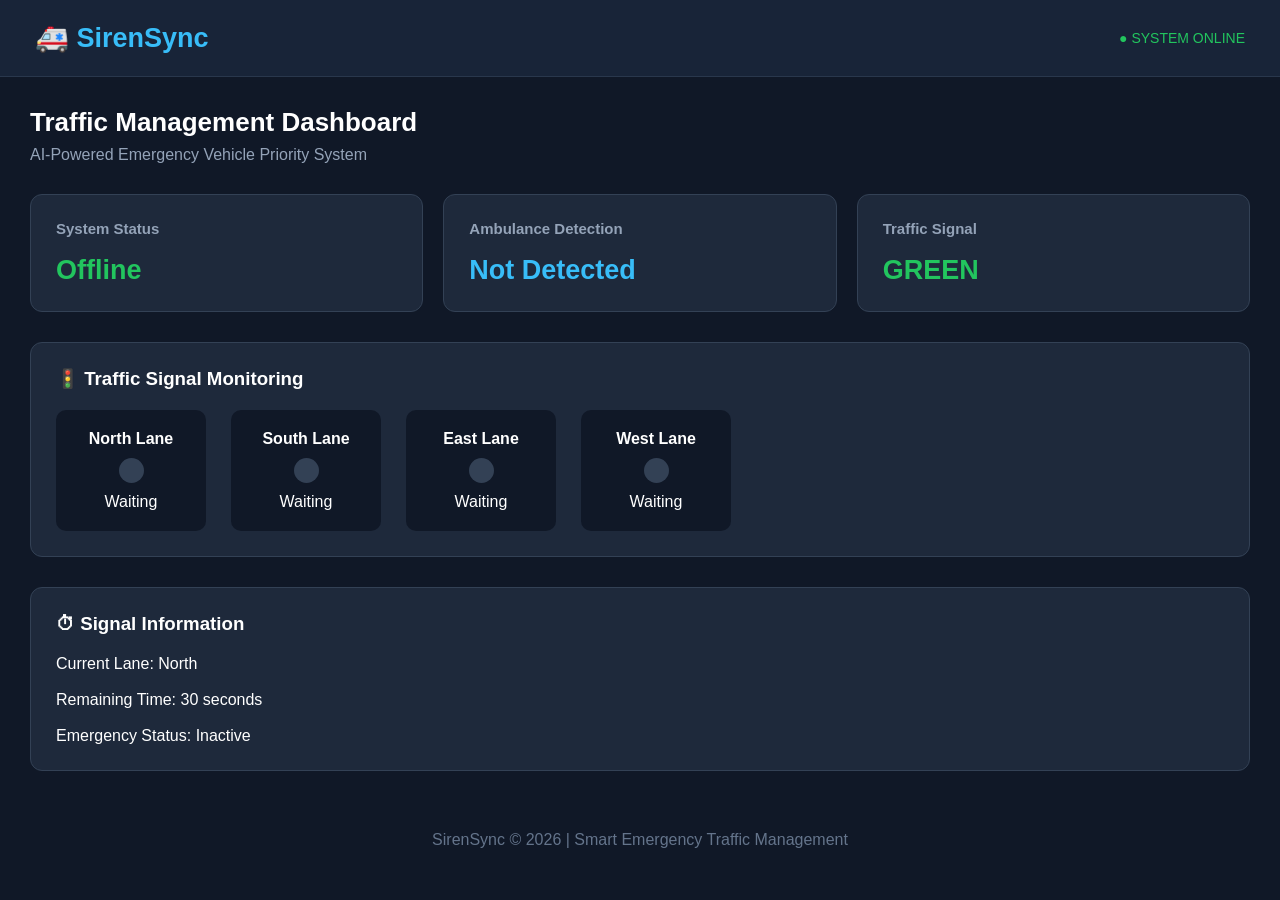
==== templates/index.html @ 9d01e5f4 "Add live four-lane traffic signal simulation" ====
<!DOCTYPE html>
<html lang="en">
<head>
    <meta charset="UTF-8">
    <meta name="viewport" content="width=device-width, initial-scale=1.0">
    <title>SirenSync | Smart Traffic Management</title>

    <style>
        * {
            margin: 0;
            padding: 0;
            box-sizing: border-box;
            font-family: Arial, sans-serif;
        }

        body {
            background: #101827;
            color: white;
        }

        header {
            background: #182438;
            padding: 22px 35px;
            display: flex;
            justify-content: space-between;
            align-items: center;
            border-bottom: 1px solid #29374c;
        }

        header h1 {
            color: #38bdf8;
            font-size: 27px;
        }

        header span {
            color: #22c55e;
            font-size: 14px;
        }

        .container {
            padding: 30px;
        }

        .welcome {
            margin-bottom: 30px;
        }

        .welcome h2 {
            font-size: 26px;
            margin-bottom: 8px;
        }

        .welcome p {
            color: #94a3b8;
        }

        .cards {
            display: grid;
            grid-template-columns: repeat(3, 1fr);
            gap: 20px;
        }

        .card {
            background: #1e293b;
            padding: 25px;
            border-radius: 12px;
            border: 1px solid #334155;
        }

        .card h3 {
            color: #94a3b8;
            font-size: 15px;
            margin-bottom: 18px;
        }

        .value {
            font-size: 27px;
            font-weight: bold;
        }

        .green {
            color: #22c55e;
        }

        .red {
            color: #ef4444;
        }

        .blue {
            color: #38bdf8;
        }

        .section {
            margin-top: 30px;
            background: #1e293b;
            padding: 25px;
            border-radius: 12px;
            border: 1px solid #334155;
        }

        .section h3 {
            margin-bottom: 20px;
        }

        .signals {
            display: flex;
            gap: 25px;
            flex-wrap: wrap;
        }

        .signal {
            background: #101827;
            padding: 20px;
            border-radius: 10px;
            width: 150px;
            text-align: center;
        }

        .light {
            width: 25px;
            height: 25px;
            border-radius: 50%;
            margin: 10px auto;
            background: #334155;
        }

        .active {
            background: #22c55e;
            box-shadow: 0 0 15px #22c55e;
        }

        footer {
            text-align: center;
            color: #64748b;
            padding: 30px;
        }

        @media(max-width: 750px) {
            .cards {
                grid-template-columns: 1fr;
            }
        }
    </style>
</head>

<body>

<header>
    <h1>🚑 SirenSync</h1>
    <span>● SYSTEM ONLINE</span>
</header>

<div class="container">

    <div class="welcome">
        <h2>Traffic Management Dashboard</h2>
        <p>AI-Powered Emergency Vehicle Priority System</p>
    </div>

    <div class="cards">

        <div class="card">
            <h3>System Status</h3>
            <div class="value green" id="system">Online</div>
        </div>

        <div class="card">
            <h3>Ambulance Detection</h3>
            <div class="value blue" id="ambulance">Not Detected</div>
        </div>

        <div class="card">
            <h3>Traffic Signal</h3>
            <div class="value green" id="traffic">GREEN</div>
        </div>

    </div>

    <div class="section">
        <h3>🚦 Traffic Signal Monitoring</h3>

        <div class="signals">

            <div class="signal">
                <h4>North Lane</h4>
                <div class="light" id="north"></div>
                <p id="northStatus">Waiting</p>
            </div>

            <div class="signal">
                <h4>South Lane</h4>
                <div class="light" id="south"></div>
                <p id="southStatus">Waiting</p>
            </div>

            <div class="signal">
                <h4>East Lane</h4>
                <div class="light" id="east"></div>
                <p id="eastStatus">Waiting</p>
            </div>

            <div class="signal">
                <h4>West Lane</h4>
                <div class="light" id="west"></div>
                <p id="westStatus">Waiting</p>
            </div>

        </div>
    </div>

    <div class="section">
        <h3>⏱ Signal Information</h3>
        <p>Current Lane: <span id="lane">North</span></p>
        <br>
        <p>Remaining Time: <span id="time">30</span> seconds</p>
        <br>
        <p>Emergency Status: <span id="emergency">Inactive</span></p>
    </div>

</div>

<footer>
    SirenSync © 2026 | Smart Emergency Traffic Management
</footer>

<script>
   async function updateDashboard() {
    try {
        const response = await fetch("/api/status");
        const data = await response.json();

        document.getElementById("system").textContent = data.system;

        document.getElementById("ambulance").textContent =
            data.ambulance_detected ? "Detected" : "Not Detected";

        document.getElementById("traffic").textContent =
            data.traffic_signal;

        document.getElementById("lane").textContent =
            data.current_lane;

        document.getElementById("time").textContent =
            data.remaining_time;

        document.getElementById("emergency").textContent =
            data.emergency_active ? "Active" : "Inactive";

        // Update all four traffic signals
        const lanes = ["north", "south", "east", "west"];

        lanes.forEach(lane => {
            const signal = data.lane_signals[
                lane.charAt(0).toUpperCase() + lane.slice(1)
            ];

            const light = document.getElementById(lane);
            const status = document.getElementById(lane + "Status");

            light.className = "light";

            if (signal === "GREEN") {
                light.classList.add("active");
                status.textContent = "GREEN";
            } else {
                status.textContent = "RED";
            }
        });

    } catch (error) {
        document.getElementById("system").textContent = "Offline";
        console.error("Dashboard error:", error);
    }
}

    updateDashboard();
    setInterval(updateDashboard, 2000);
</script>

</body>
</html>
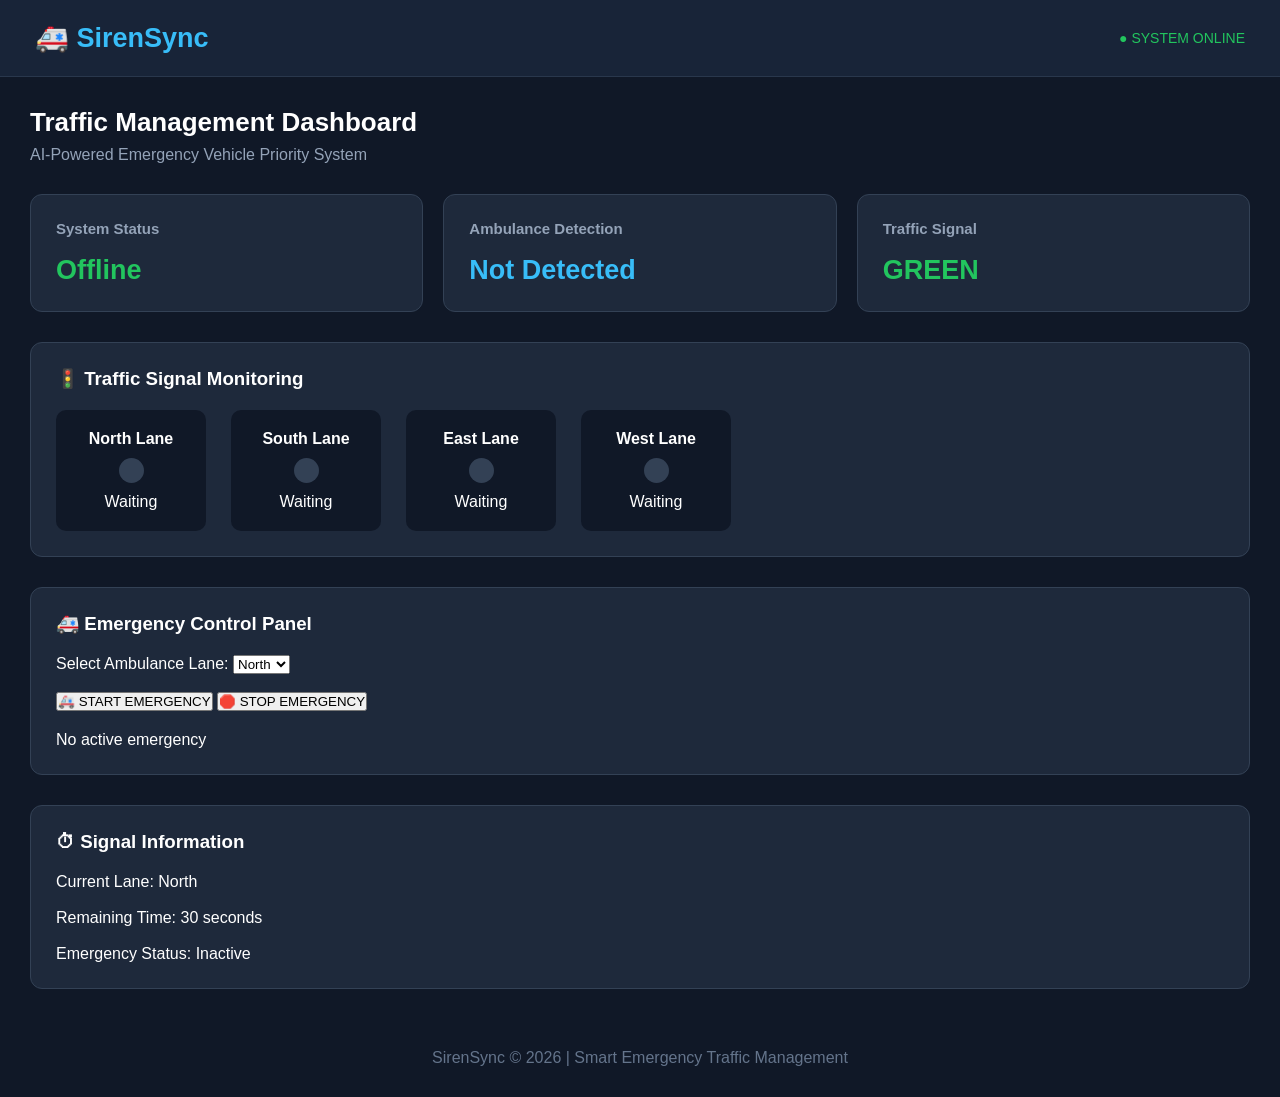
==== commit c8a77d07: "Add interactive emergency control panel" ====
--- a/templates/index.html
+++ b/templates/index.html
@@ -207,6 +207,33 @@
 
         </div>
     </div>
+
+    <div class="section">
+    <h3>🚑 Emergency Control Panel</h3>
+
+    <label for="ambulanceLane">Select Ambulance Lane:</label>
+
+    <select id="ambulanceLane">
+        <option value="North">North</option>
+        <option value="South">South</option>
+        <option value="East">East</option>
+        <option value="West">West</option>
+    </select>
+
+    <br><br>
+
+    <button onclick="startEmergency()">
+        🚑 START EMERGENCY
+    </button>
+
+    <button onclick="stopEmergency()">
+        🛑 STOP EMERGENCY
+    </button>
+
+    <p id="emergencyMessage" style="margin-top:20px;">
+        No active emergency
+    </p>
+</div>
 
     <div class="section">
         <h3>⏱ Signal Information</h3>
@@ -224,6 +251,52 @@
 </footer>
 
 <script>
+
+    async function startEmergency() {
+    const lane = document.getElementById("ambulanceLane").value;
+
+    try {
+        const response = await fetch("/api/emergency/start", {
+            method: "POST",
+            headers: {
+                "Content-Type": "application/json"
+            },
+            body: JSON.stringify({ lane: lane })
+        });
+
+        const data = await response.json();
+
+        document.getElementById("emergencyMessage").textContent =
+            data.message + (data.priority_lane
+                ? " - Priority Lane: " + data.priority_lane
+                : "");
+
+        await updateDashboard();
+
+    } catch (error) {
+        alert("Unable to activate emergency!");
+    }
+}
+
+
+async function stopEmergency() {
+    try {
+        const response = await fetch("/api/emergency/stop", {
+            method: "POST"
+        });
+
+        const data = await response.json();
+
+        document.getElementById("emergencyMessage").textContent =
+            data.message;
+
+        await updateDashboard();
+
+    } catch (error) {
+        alert("Unable to stop emergency!");
+    }
+}
+
    async function updateDashboard() {
     try {
         const response = await fetch("/api/status");
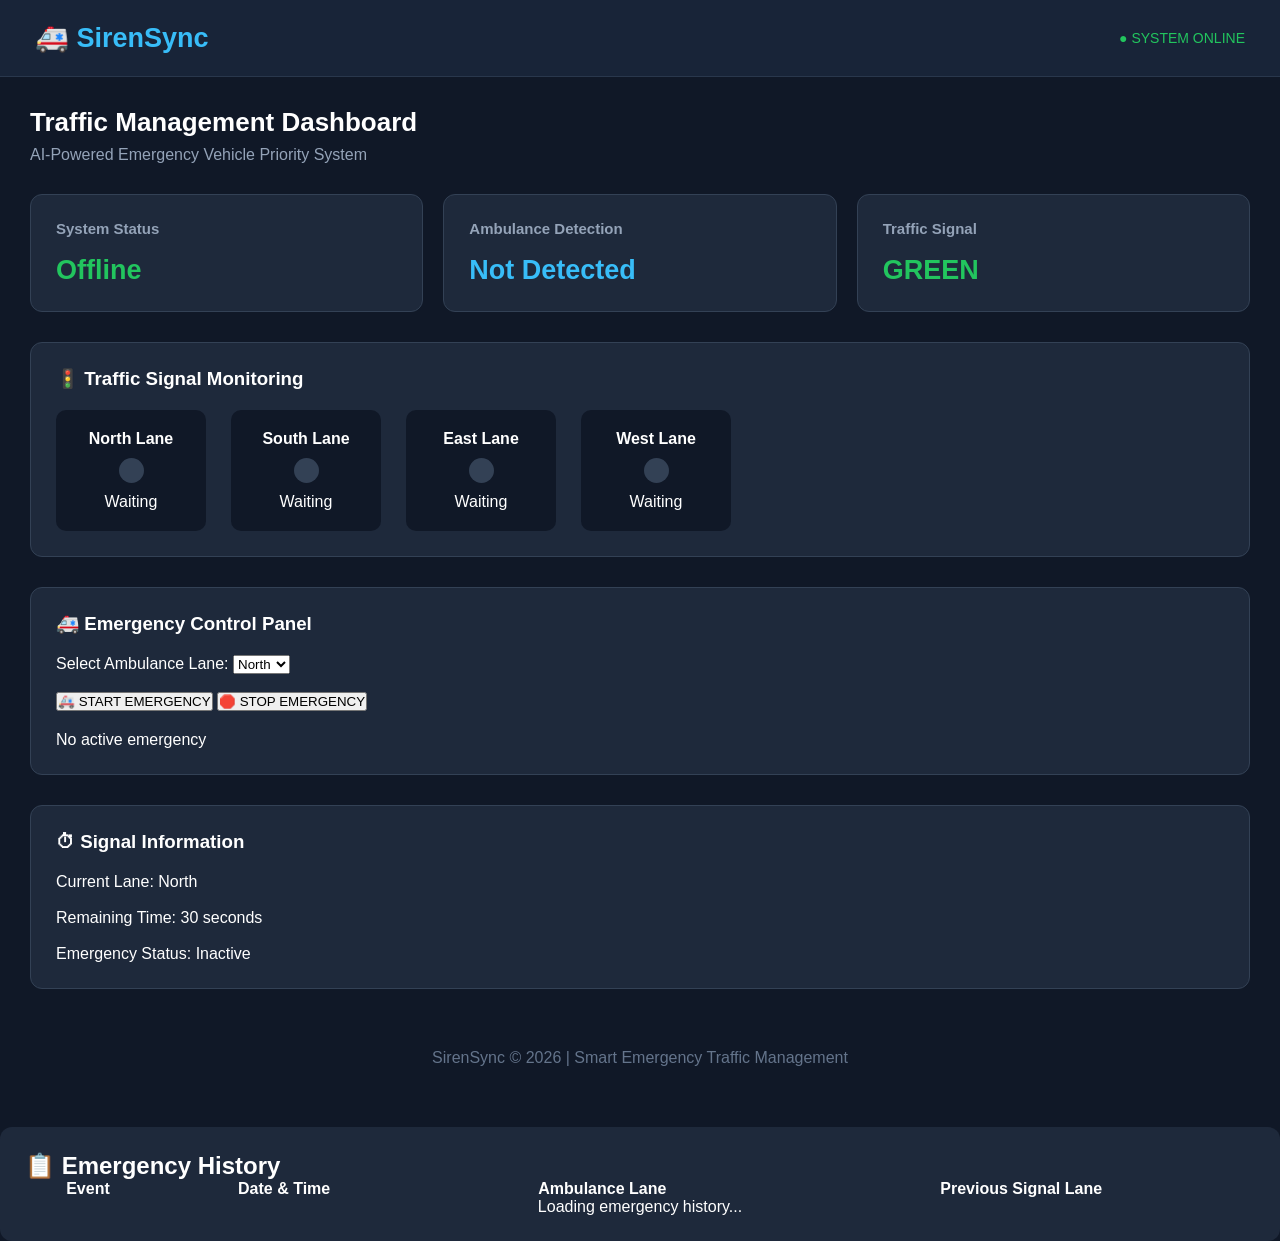
==== commit 32d03f91: "Add emergency history and CSV report download" ====
--- a/templates/index.html
+++ b/templates/index.html
@@ -155,6 +155,20 @@
     <div class="welcome">
         <h2>Traffic Management Dashboard</h2>
         <p>AI-Powered Emergency Vehicle Priority System</p>
+    </div>
+
+    <div id="emergencyAlert" style="
+        display: none;
+        padding: 18px;
+        margin-bottom: 25px;
+        border-radius: 10px;
+        font-size: 18px;
+        font-weight: bold;
+        background: #7f1d1d;
+        color: white;
+        border: 2px solid #ef4444;
+    ">
+        🚨 AMBULANCE DETECTED! EMERGENCY PRIORITY ACTIVE
     </div>
 
     <div class="cards">
@@ -249,6 +263,40 @@
 <footer>
     SirenSync © 2026 | Smart Emergency Traffic Management
 </footer>
+<div class="history-section" style="
+    margin-top: 30px;
+    padding: 25px;
+    background: #1e293b;
+    border-radius: 12px;
+">
+
+    <h2>📋 Emergency History</h2>
+
+    <table style="
+        width: 100%;
+        border-collapse: collapse;
+        text-align: center;
+        color: white;
+    ">
+
+        <thead>
+            <tr>
+                <th>Event</th>
+                <th>Date & Time</th>
+                <th>Ambulance Lane</th>
+                <th>Previous Signal Lane</th>
+            </tr>
+        </thead>
+
+        <tbody id="historyTable">
+            <tr>
+                <td colspan="4">Loading emergency history...</td>
+            </tr>
+        </tbody>
+
+    </table>
+
+</div>
 
 <script>
 
@@ -307,6 +355,15 @@
         document.getElementById("ambulance").textContent =
             data.ambulance_detected ? "Detected" : "Not Detected";
 
+        const emergencyAlert = document.getElementById("emergencyAlert");
+
+        if (data.emergency_active) {
+            emergencyAlert.style.display = "block";
+            emergencyAlert.textContent =
+                "🚨 AMBULANCE DETECTED! PRIORITY LANE: " + data.current_lane;
+        } else {
+            emergencyAlert.style.display = "none";
+        }
         document.getElementById("traffic").textContent =
             data.traffic_signal;
 
@@ -348,6 +405,55 @@
 
     updateDashboard();
     setInterval(updateDashboard, 2000);
+
+async function loadEmergencyHistory() {
+
+    try {
+        const response = await fetch("/api/emergency/history");
+        const data = await response.json();
+
+        const table = document.getElementById("historyTable");
+
+        table.innerHTML = "";
+
+        if (data.events.length === 0) {
+            table.innerHTML = `
+                <tr>
+                    <td colspan="4">No emergency records found.</td>
+                </tr>
+            `;
+            return;
+        }
+
+        data.events.forEach(event => {
+
+            const row = document.createElement("tr");
+
+            [
+                event.event,
+                event.date_time,
+                event.ambulance_lane,
+                event.previous_signal_lane
+            ].forEach(value => {
+
+                const cell = document.createElement("td");
+                cell.textContent = value;
+                cell.style.padding = "12px";
+                row.appendChild(cell);
+
+            });
+
+            table.appendChild(row);
+
+        });
+
+    } catch (error) {
+        console.error("History loading error:", error);
+    }
+}
+
+loadEmergencyHistory();
+
 </script>
 
 </body>
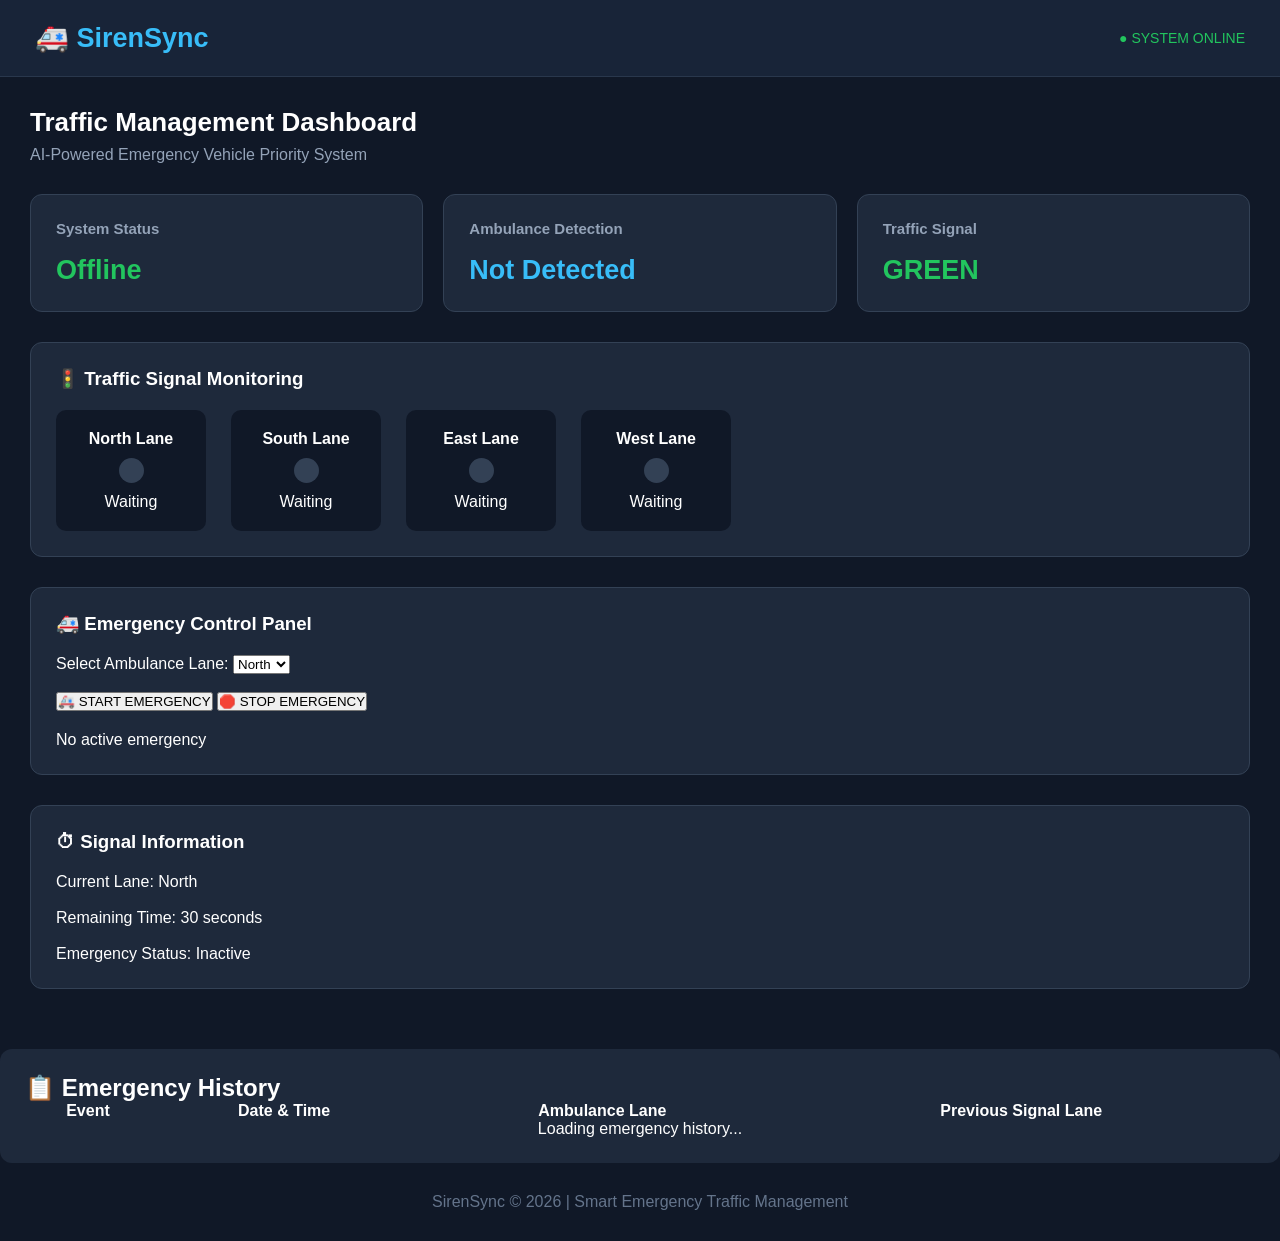
==== commit cf78c09a: "Improve emergency history dashboard layout" ====
--- a/templates/index.html
+++ b/templates/index.html
@@ -260,9 +260,6 @@
 
 </div>
 
-<footer>
-    SirenSync © 2026 | Smart Emergency Traffic Management
-</footer>
 <div class="history-section" style="
     margin-top: 30px;
     padding: 25px;
@@ -298,6 +295,11 @@
 
 </div>
 
+
+<footer>
+    SirenSync © 2026 | Smart Emergency Traffic Management
+</footer>
+
 <script>
 
     async function startEmergency() {
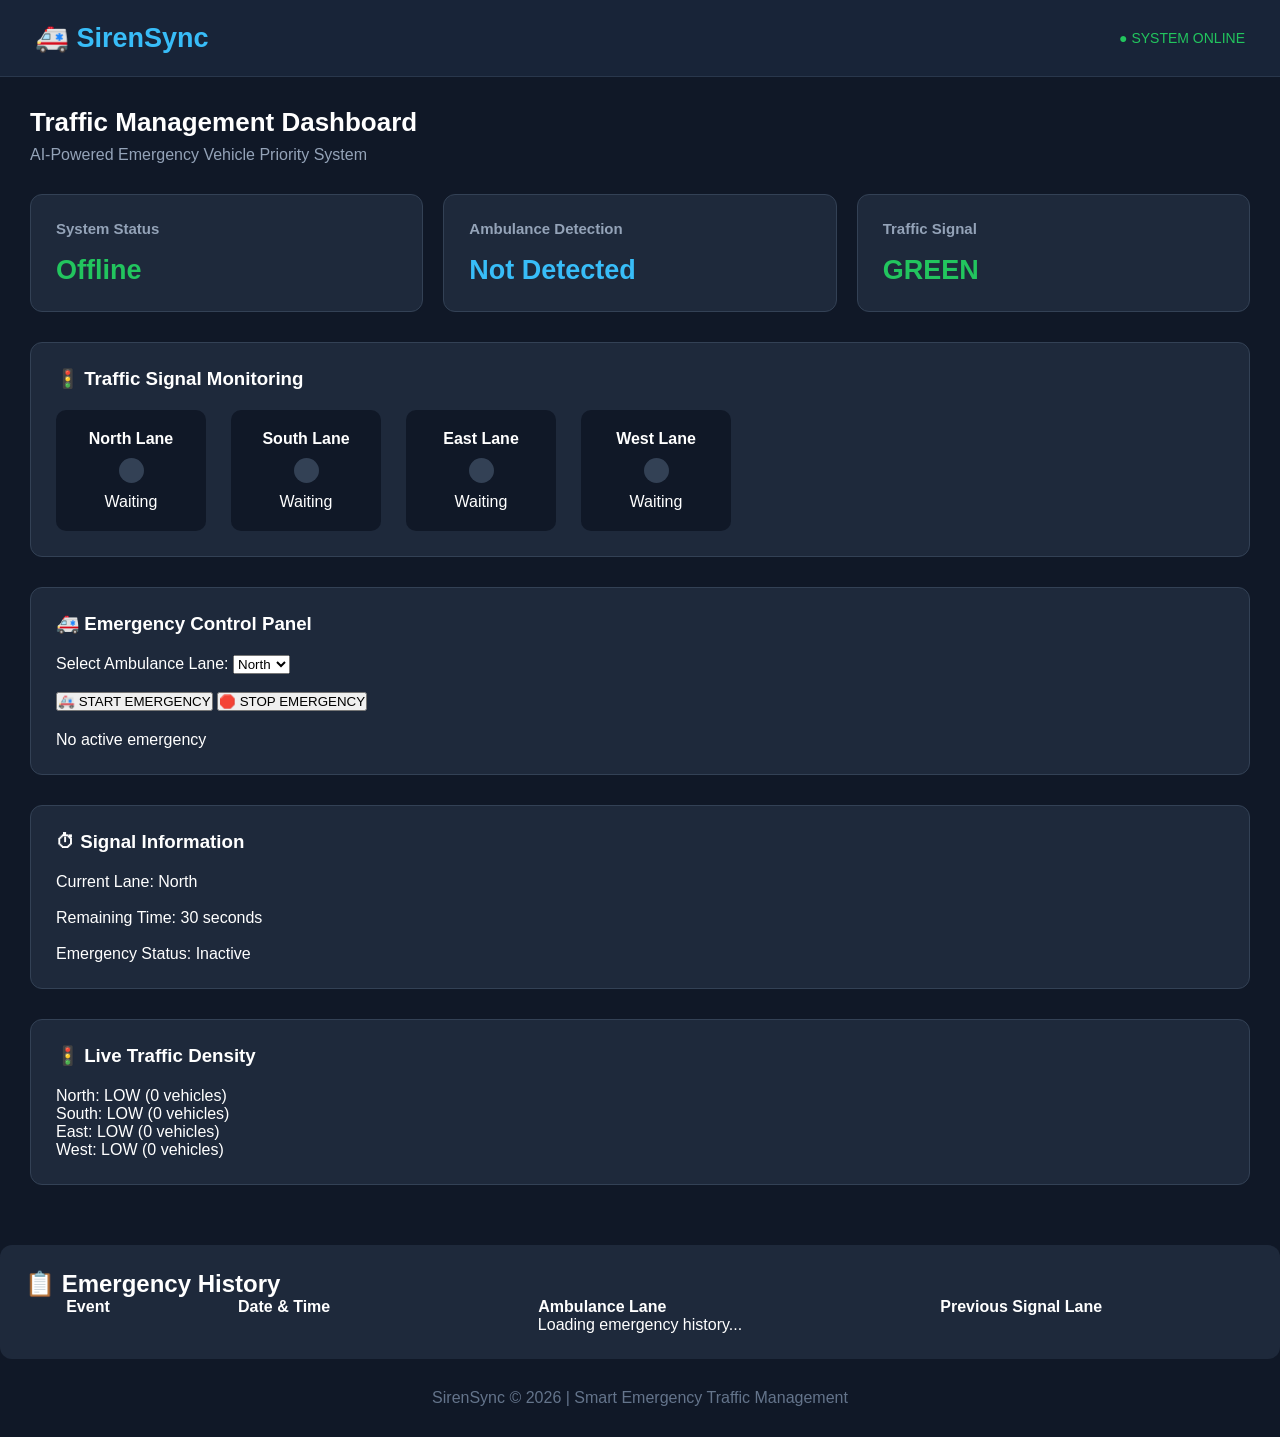
==== commit a7833e72: "Add live traffic density monitoring" ====
--- a/templates/index.html
+++ b/templates/index.html
@@ -258,6 +258,26 @@
         <p>Emergency Status: <span id="emergency">Inactive</span></p>
     </div>
 
+
+<div class="section">
+    <h3>🚦 Live Traffic Density</h3>
+
+    <div class="density-card">
+        <p>North: <span id="northDensity">LOW</span>
+            (<span id="northCount">0</span> vehicles)</p>
+
+        <p>South: <span id="southDensity">LOW</span>
+            (<span id="southCount">0</span> vehicles)</p>
+
+        <p>East: <span id="eastDensity">LOW</span>
+            (<span id="eastCount">0</span> vehicles)</p>
+
+        <p>West: <span id="westDensity">LOW</span>
+            (<span id="westCount">0</span> vehicles)</p>
+    </div>
+</div>
+
+
 </div>
 
 <div class="history-section" style="
@@ -378,6 +398,22 @@
         document.getElementById("emergency").textContent =
             data.emergency_active ? "Active" : "Inactive";
 
+        
+// Update live traffic density
+const signalLanes = ["north", "south", "east", "west"];
+
+signalLanes.forEach(lane => {
+
+    const capitalLane =
+        lane.charAt(0).toUpperCase() + lane.slice(1);
+
+    document.getElementById(lane + "Count").textContent =
+        data.traffic_counts[capitalLane];
+
+    document.getElementById(lane + "Density").textContent =
+        data.traffic_density[capitalLane];
+});
+
         // Update all four traffic signals
         const lanes = ["north", "south", "east", "west"];
 
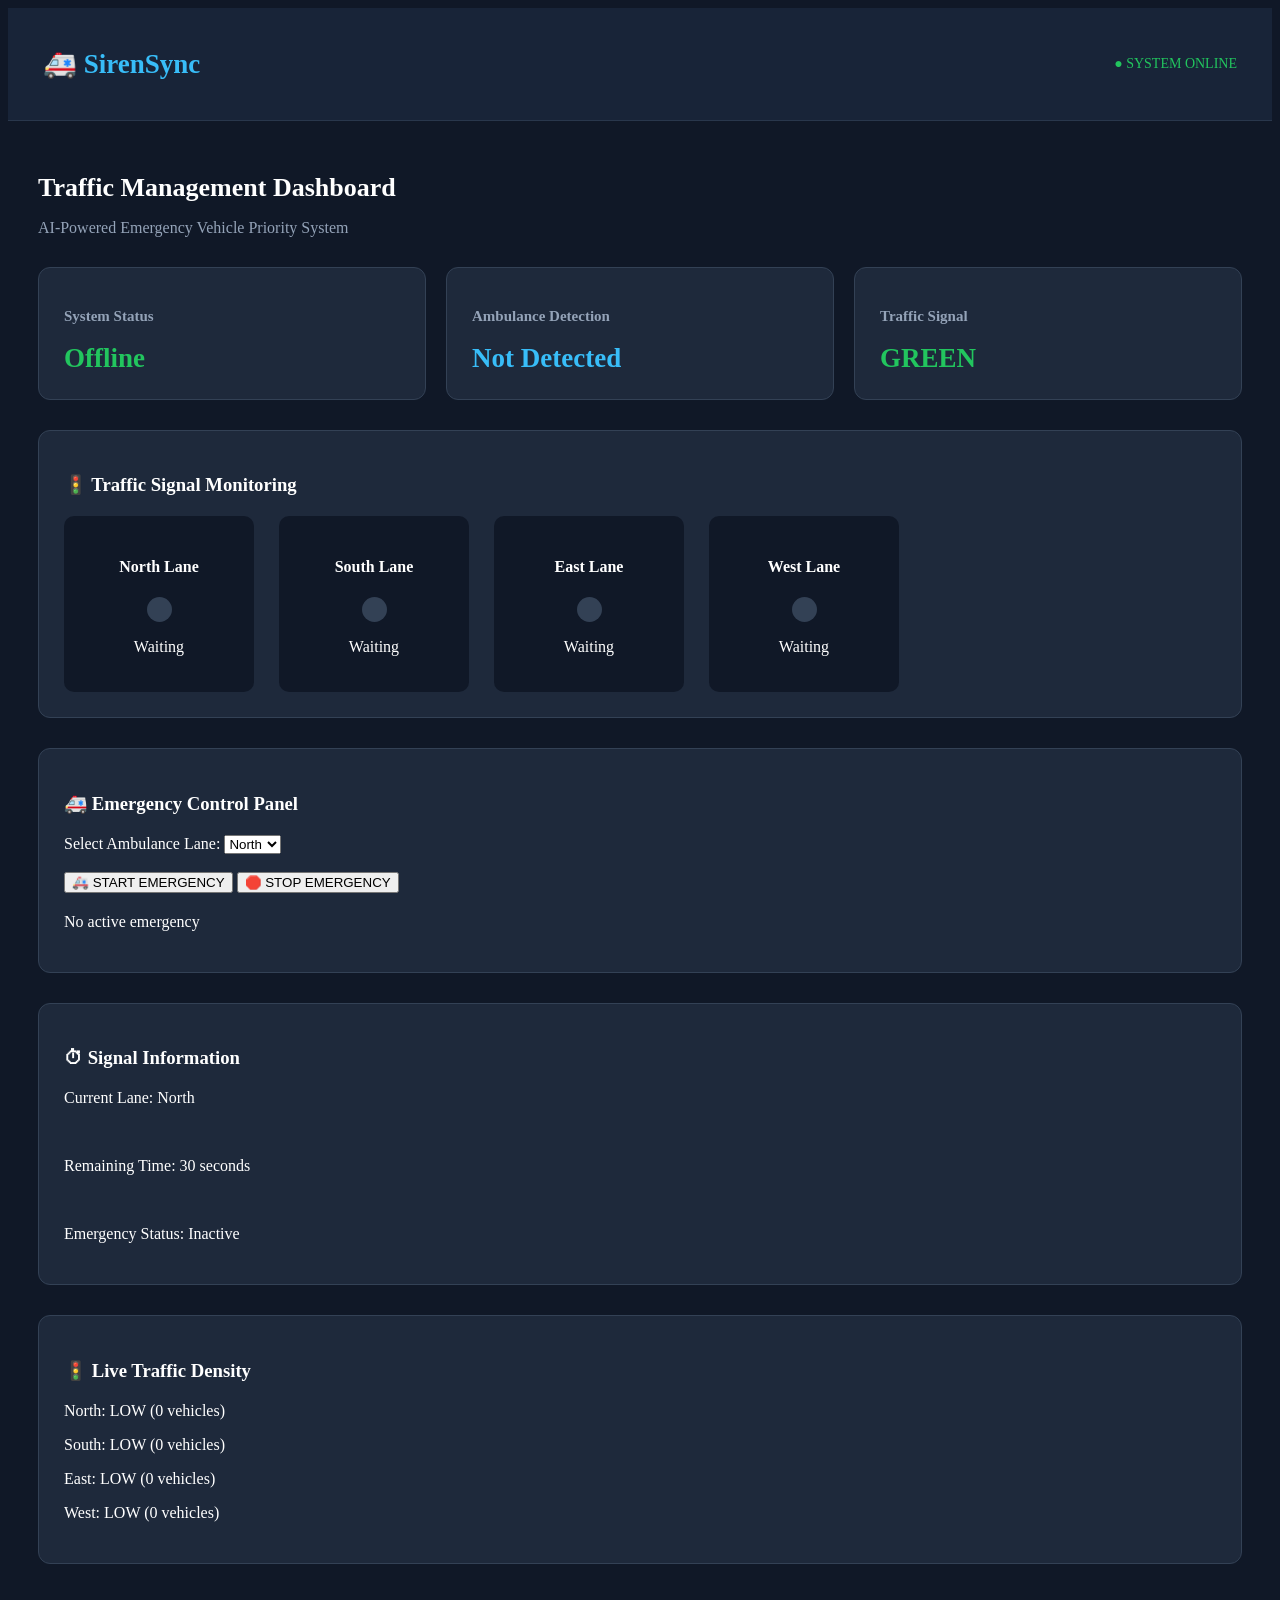
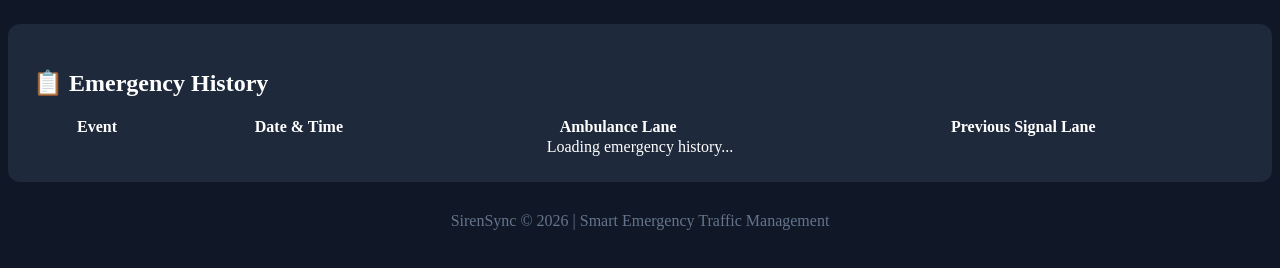
==== commit 4933a388: "Separate dashboard CSS and JavaScript into static files" ====
--- a/templates/index.html
+++ b/templates/index.html
@@ -4,143 +4,7 @@
     <meta charset="UTF-8">
     <meta name="viewport" content="width=device-width, initial-scale=1.0">
     <title>SirenSync | Smart Traffic Management</title>
-
-    <style>
-        * {
-            margin: 0;
-            padding: 0;
-            box-sizing: border-box;
-            font-family: Arial, sans-serif;
-        }
-
-        body {
-            background: #101827;
-            color: white;
-        }
-
-        header {
-            background: #182438;
-            padding: 22px 35px;
-            display: flex;
-            justify-content: space-between;
-            align-items: center;
-            border-bottom: 1px solid #29374c;
-        }
-
-        header h1 {
-            color: #38bdf8;
-            font-size: 27px;
-        }
-
-        header span {
-            color: #22c55e;
-            font-size: 14px;
-        }
-
-        .container {
-            padding: 30px;
-        }
-
-        .welcome {
-            margin-bottom: 30px;
-        }
-
-        .welcome h2 {
-            font-size: 26px;
-            margin-bottom: 8px;
-        }
-
-        .welcome p {
-            color: #94a3b8;
-        }
-
-        .cards {
-            display: grid;
-            grid-template-columns: repeat(3, 1fr);
-            gap: 20px;
-        }
-
-        .card {
-            background: #1e293b;
-            padding: 25px;
-            border-radius: 12px;
-            border: 1px solid #334155;
-        }
-
-        .card h3 {
-            color: #94a3b8;
-            font-size: 15px;
-            margin-bottom: 18px;
-        }
-
-        .value {
-            font-size: 27px;
-            font-weight: bold;
-        }
-
-        .green {
-            color: #22c55e;
-        }
-
-        .red {
-            color: #ef4444;
-        }
-
-        .blue {
-            color: #38bdf8;
-        }
-
-        .section {
-            margin-top: 30px;
-            background: #1e293b;
-            padding: 25px;
-            border-radius: 12px;
-            border: 1px solid #334155;
-        }
-
-        .section h3 {
-            margin-bottom: 20px;
-        }
-
-        .signals {
-            display: flex;
-            gap: 25px;
-            flex-wrap: wrap;
-        }
-
-        .signal {
-            background: #101827;
-            padding: 20px;
-            border-radius: 10px;
-            width: 150px;
-            text-align: center;
-        }
-
-        .light {
-            width: 25px;
-            height: 25px;
-            border-radius: 50%;
-            margin: 10px auto;
-            background: #334155;
-        }
-
-        .active {
-            background: #22c55e;
-            box-shadow: 0 0 15px #22c55e;
-        }
-
-        footer {
-            text-align: center;
-            color: #64748b;
-            padding: 30px;
-        }
-
-        @media(max-width: 750px) {
-            .cards {
-                grid-template-columns: 1fr;
-            }
-        }
-    </style>
+    <link rel="stylesheet" href="/static/css/style.css">
 </head>
 
 <body>
@@ -320,179 +184,7 @@
     SirenSync © 2026 | Smart Emergency Traffic Management
 </footer>
 
-<script>
-
-    async function startEmergency() {
-    const lane = document.getElementById("ambulanceLane").value;
-
-    try {
-        const response = await fetch("/api/emergency/start", {
-            method: "POST",
-            headers: {
-                "Content-Type": "application/json"
-            },
-            body: JSON.stringify({ lane: lane })
-        });
-
-        const data = await response.json();
-
-        document.getElementById("emergencyMessage").textContent =
-            data.message + (data.priority_lane
-                ? " - Priority Lane: " + data.priority_lane
-                : "");
-
-        await updateDashboard();
-
-    } catch (error) {
-        alert("Unable to activate emergency!");
-    }
-}
-
-
-async function stopEmergency() {
-    try {
-        const response = await fetch("/api/emergency/stop", {
-            method: "POST"
-        });
-
-        const data = await response.json();
-
-        document.getElementById("emergencyMessage").textContent =
-            data.message;
-
-        await updateDashboard();
-
-    } catch (error) {
-        alert("Unable to stop emergency!");
-    }
-}
-
-   async function updateDashboard() {
-    try {
-        const response = await fetch("/api/status");
-        const data = await response.json();
-
-        document.getElementById("system").textContent = data.system;
-
-        document.getElementById("ambulance").textContent =
-            data.ambulance_detected ? "Detected" : "Not Detected";
-
-        const emergencyAlert = document.getElementById("emergencyAlert");
-
-        if (data.emergency_active) {
-            emergencyAlert.style.display = "block";
-            emergencyAlert.textContent =
-                "🚨 AMBULANCE DETECTED! PRIORITY LANE: " + data.current_lane;
-        } else {
-            emergencyAlert.style.display = "none";
-        }
-        document.getElementById("traffic").textContent =
-            data.traffic_signal;
-
-        document.getElementById("lane").textContent =
-            data.current_lane;
-
-        document.getElementById("time").textContent =
-            data.remaining_time;
-
-        document.getElementById("emergency").textContent =
-            data.emergency_active ? "Active" : "Inactive";
-
-        
-// Update live traffic density
-const signalLanes = ["north", "south", "east", "west"];
-
-signalLanes.forEach(lane => {
-
-    const capitalLane =
-        lane.charAt(0).toUpperCase() + lane.slice(1);
-
-    document.getElementById(lane + "Count").textContent =
-        data.traffic_counts[capitalLane];
-
-    document.getElementById(lane + "Density").textContent =
-        data.traffic_density[capitalLane];
-});
-
-        // Update all four traffic signals
-        const lanes = ["north", "south", "east", "west"];
-
-        lanes.forEach(lane => {
-            const signal = data.lane_signals[
-                lane.charAt(0).toUpperCase() + lane.slice(1)
-            ];
-
-            const light = document.getElementById(lane);
-            const status = document.getElementById(lane + "Status");
-
-            light.className = "light";
-
-            if (signal === "GREEN") {
-                light.classList.add("active");
-                status.textContent = "GREEN";
-            } else {
-                status.textContent = "RED";
-            }
-        });
-
-    } catch (error) {
-        document.getElementById("system").textContent = "Offline";
-        console.error("Dashboard error:", error);
-    }
-}
-
-    updateDashboard();
-    setInterval(updateDashboard, 2000);
-
-async function loadEmergencyHistory() {
-
-    try {
-        const response = await fetch("/api/emergency/history");
-        const data = await response.json();
-
-        const table = document.getElementById("historyTable");
-
-        table.innerHTML = "";
-
-        if (data.events.length === 0) {
-            table.innerHTML = `
-                <tr>
-                    <td colspan="4">No emergency records found.</td>
-                </tr>
-            `;
-            return;
-        }
-
-        data.events.forEach(event => {
-
-            const row = document.createElement("tr");
-
-            [
-                event.event,
-                event.date_time,
-                event.ambulance_lane,
-                event.previous_signal_lane
-            ].forEach(value => {
-
-                const cell = document.createElement("td");
-                cell.textContent = value;
-                cell.style.padding = "12px";
-                row.appendChild(cell);
-
-            });
-
-            table.appendChild(row);
-
-        });
-
-    } catch (error) {
-        console.error("History loading error:", error);
-    }
-}
-
-loadEmergencyHistory();
-
-</script>
+<script src="/static/js/dashboard.js"></script>
 
 </body>
 </html>
--- a/static/css/style.css
+++ b/static/css/style.css
@@ -0,0 +1,136 @@
+ <style>
+        * {
+            margin: 0;
+            padding: 0;
+            box-sizing: border-box;
+            font-family: Arial, sans-serif;
+        }
+
+        body {
+            background: #101827;
+            color: white;
+        }
+
+        header {
+            background: #182438;
+            padding: 22px 35px;
+            display: flex;
+            justify-content: space-between;
+            align-items: center;
+            border-bottom: 1px solid #29374c;
+        }
+
+        header h1 {
+            color: #38bdf8;
+            font-size: 27px;
+        }
+
+        header span {
+            color: #22c55e;
+            font-size: 14px;
+        }
+
+        .container {
+            padding: 30px;
+        }
+
+        .welcome {
+            margin-bottom: 30px;
+        }
+
+        .welcome h2 {
+            font-size: 26px;
+            margin-bottom: 8px;
+        }
+
+        .welcome p {
+            color: #94a3b8;
+        }
+
+        .cards {
+            display: grid;
+            grid-template-columns: repeat(3, 1fr);
+            gap: 20px;
+        }
+
+        .card {
+            background: #1e293b;
+            padding: 25px;
+            border-radius: 12px;
+            border: 1px solid #334155;
+        }
+
+        .card h3 {
+            color: #94a3b8;
+            font-size: 15px;
+            margin-bottom: 18px;
+        }
+
+        .value {
+            font-size: 27px;
+            font-weight: bold;
+        }
+
+        .green {
+            color: #22c55e;
+        }
+
+        .red {
+            color: #ef4444;
+        }
+
+        .blue {
+            color: #38bdf8;
+        }
+
+        .section {
+            margin-top: 30px;
+            background: #1e293b;
+            padding: 25px;
+            border-radius: 12px;
+            border: 1px solid #334155;
+        }
+
+        .section h3 {
+            margin-bottom: 20px;
+        }
+
+        .signals {
+            display: flex;
+            gap: 25px;
+            flex-wrap: wrap;
+        }
+
+        .signal {
+            background: #101827;
+            padding: 20px;
+            border-radius: 10px;
+            width: 150px;
+            text-align: center;
+        }
+
+        .light {
+            width: 25px;
+            height: 25px;
+            border-radius: 50%;
+            margin: 10px auto;
+            background: #334155;
+        }
+
+        .active {
+            background: #22c55e;
+            box-shadow: 0 0 15px #22c55e;
+        }
+
+        footer {
+            text-align: center;
+            color: #64748b;
+            padding: 30px;
+        }
+
+        @media(max-width: 750px) {
+            .cards {
+                grid-template-columns: 1fr;
+            }
+        }
+    </style>
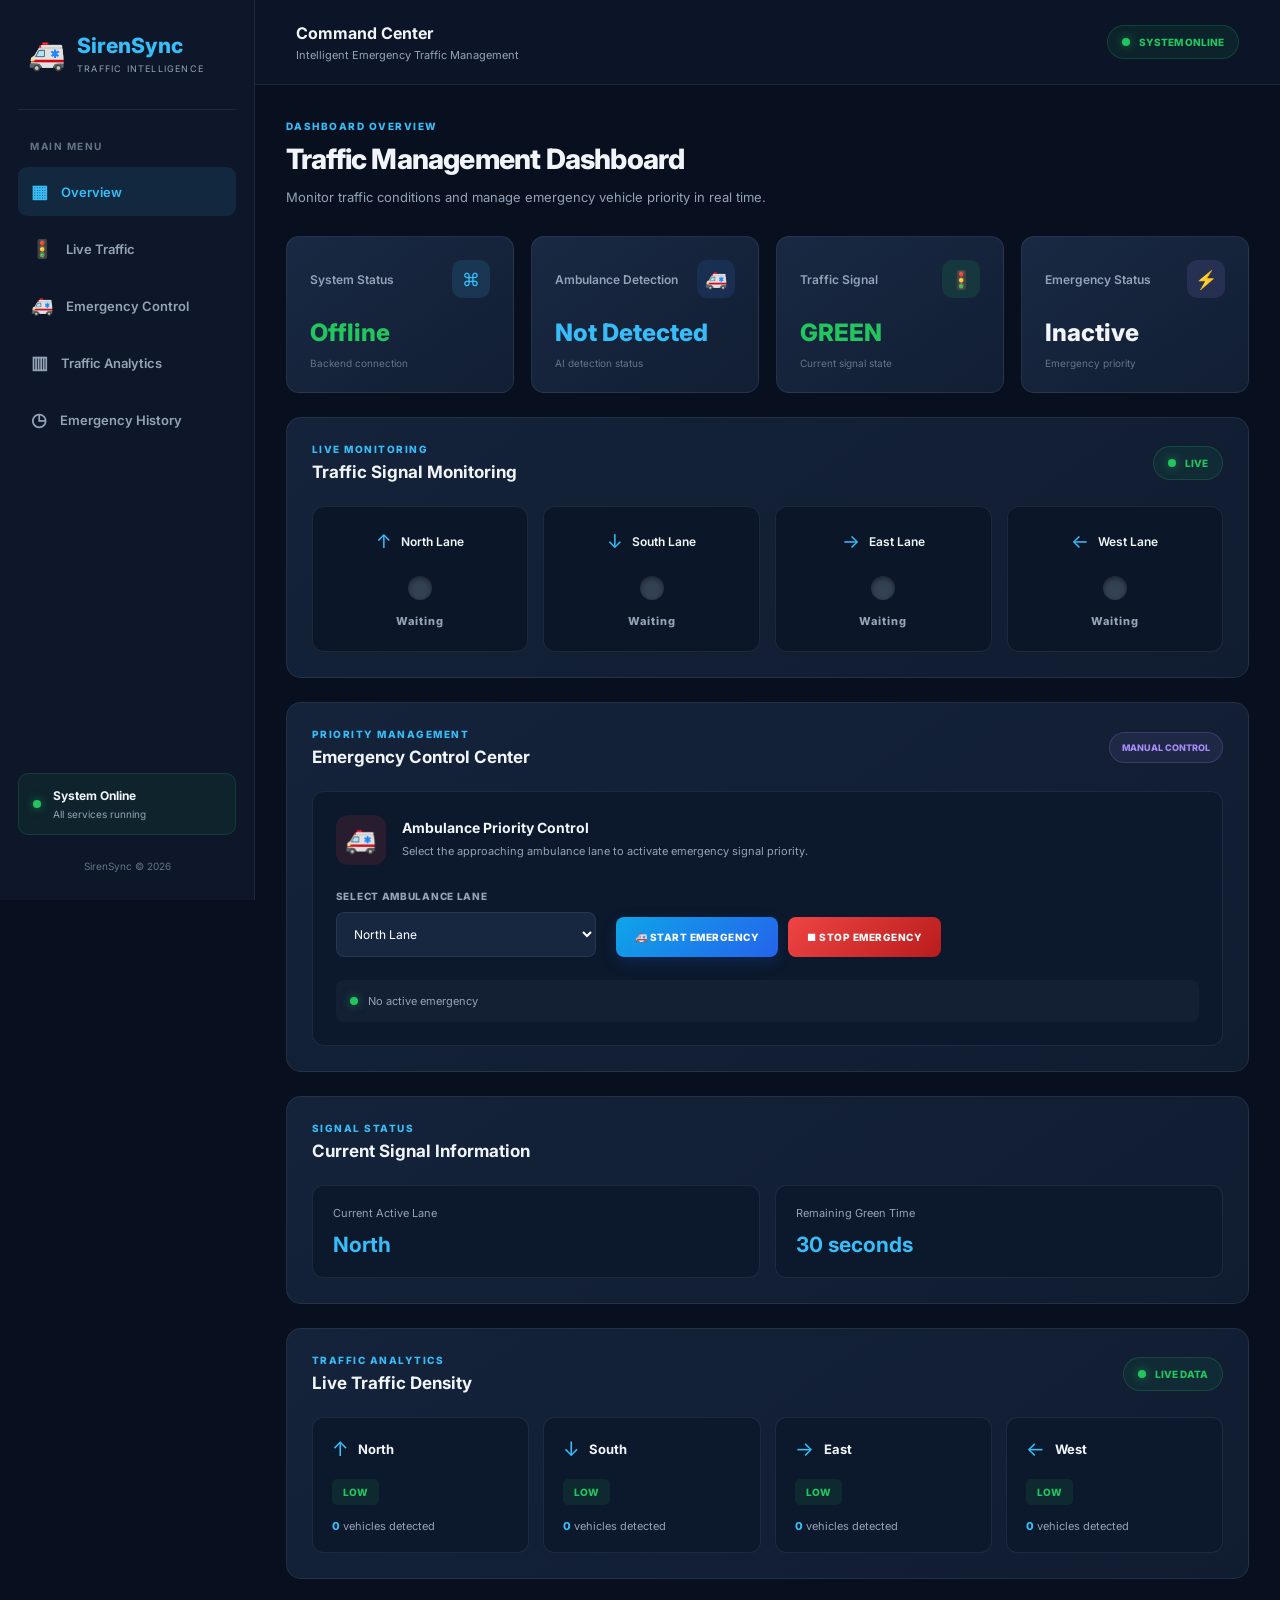
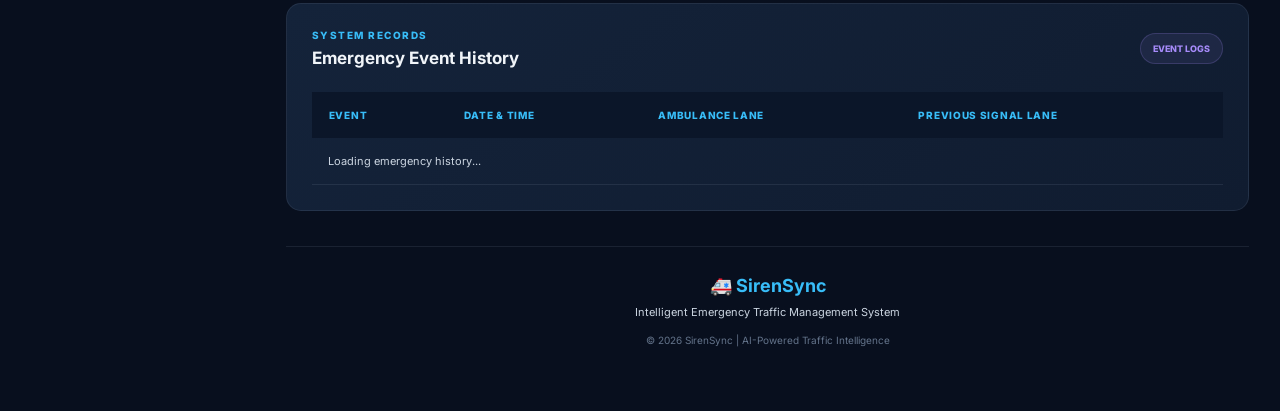
==== commit cdc947ef: "Improve SirenSync dashboard design and layout" ====
--- a/templates/index.html
+++ b/templates/index.html
@@ -1,190 +1,435 @@
 <!DOCTYPE html>
 <html lang="en">
+
 <head>
     <meta charset="UTF-8">
     <meta name="viewport" content="width=device-width, initial-scale=1.0">
-    <title>SirenSync | Smart Traffic Management</title>
-    <link rel="stylesheet" href="/static/css/style.css">
+
+    <title>SirenSync | Traffic Command Center</title>
+
+    <link rel="stylesheet" href="/static/css/style.css?v=3">
 </head>
 
 <body>
 
-<header>
-    <h1>🚑 SirenSync</h1>
-    <span>● SYSTEM ONLINE</span>
-</header>
-
-<div class="container">
-
-    <div class="welcome">
-        <h2>Traffic Management Dashboard</h2>
-        <p>AI-Powered Emergency Vehicle Priority System</p>
-    </div>
-
-    <div id="emergencyAlert" style="
-        display: none;
-        padding: 18px;
-        margin-bottom: 25px;
-        border-radius: 10px;
-        font-size: 18px;
-        font-weight: bold;
-        background: #7f1d1d;
-        color: white;
-        border: 2px solid #ef4444;
-    ">
-        🚨 AMBULANCE DETECTED! EMERGENCY PRIORITY ACTIVE
-    </div>
-
-    <div class="cards">
-
-        <div class="card">
-            <h3>System Status</h3>
-            <div class="value green" id="system">Online</div>
+<div class="dashboard-layout">
+
+    <!-- SIDEBAR -->
+    <aside class="sidebar">
+
+        <div class="brand">
+            <div class="brand-icon">🚑</div>
+            <div>
+                <h2>SirenSync</h2>
+                <span>TRAFFIC INTELLIGENCE</span>
+            </div>
         </div>
 
-        <div class="card">
-            <h3>Ambulance Detection</h3>
-            <div class="value blue" id="ambulance">Not Detected</div>
+        <div class="nav-heading">MAIN MENU</div>
+
+        <nav class="sidebar-nav">
+            <a href="#overview" class="nav-item active">
+                <span>▦</span> Overview
+            </a>
+
+            <a href="#traffic-monitoring" class="nav-item">
+                <span>🚦</span> Live Traffic
+            </a>
+
+            <a href="#emergency-control" class="nav-item">
+                <span>🚑</span> Emergency Control
+            </a>
+
+            <a href="#traffic-density" class="nav-item">
+                <span>▥</span> Traffic Analytics
+            </a>
+
+            <a href="#emergency-history" class="nav-item">
+                <span>◷</span> Emergency History
+            </a>
+        </nav>
+
+        <div class="sidebar-bottom">
+            <div class="sidebar-status">
+                <span class="status-dot"></span>
+                <div>
+                    <strong>System Online</strong>
+                    <small>All services running</small>
+                </div>
+            </div>
+
+            <p>SirenSync © 2026</p>
         </div>
 
-        <div class="card">
-            <h3>Traffic Signal</h3>
-            <div class="value green" id="traffic">GREEN</div>
+    </aside>
+
+
+    <!-- MAIN CONTENT -->
+    <main class="main-content">
+
+        <!-- TOP BAR -->
+        <header class="topbar">
+
+            <div>
+                <h3>Command Center</h3>
+                <p>Intelligent Emergency Traffic Management</p>
+            </div>
+
+            <div class="topbar-right">
+                <div class="connection-status">
+                    <span class="status-dot"></span>
+                    SYSTEM ONLINE
+                </div>
+            </div>
+
+        </header>
+
+
+        <div class="page-content">
+
+            <!-- OVERVIEW -->
+            <section id="overview">
+
+                <div class="welcome">
+                    <div>
+                        <span class="eyebrow">DASHBOARD OVERVIEW</span>
+                        <h1>Traffic Management Dashboard</h1>
+                        <p>Monitor traffic conditions and manage emergency vehicle priority in real time.</p>
+                    </div>
+                </div>
+
+
+                <!-- EMERGENCY ALERT -->
+                <div id="emergencyAlert" style="display:none;">
+                    🚨 AMBULANCE DETECTED! EMERGENCY PRIORITY ACTIVE
+                </div>
+
+
+                <!-- STATISTICS -->
+                <div class="cards">
+
+                    <div class="card">
+                        <div class="card-top">
+                            <span>System Status</span>
+                            <div class="card-icon cyan">⌘</div>
+                        </div>
+
+                        <div class="value green" id="system">Online</div>
+                        <small>Backend connection</small>
+                    </div>
+
+
+                    <div class="card">
+                        <div class="card-top">
+                            <span>Ambulance Detection</span>
+                            <div class="card-icon blue">🚑</div>
+                        </div>
+
+                        <div class="value blue" id="ambulance">Not Detected</div>
+                        <small>AI detection status</small>
+                    </div>
+
+
+                    <div class="card">
+                        <div class="card-top">
+                            <span>Traffic Signal</span>
+                            <div class="card-icon green-icon">🚦</div>
+                        </div>
+
+                        <div class="value green" id="traffic">GREEN</div>
+                        <small>Current signal state</small>
+                    </div>
+
+
+                    <div class="card">
+                        <div class="card-top">
+                            <span>Emergency Status</span>
+                            <div class="card-icon purple">⚡</div>
+                        </div>
+
+                        <div class="value" id="emergency">Inactive</div>
+                        <small>Emergency priority</small>
+                    </div>
+
+                </div>
+
+            </section>
+
+
+            <!-- TRAFFIC SIGNAL MONITORING -->
+            <section class="section" id="traffic-monitoring">
+
+                <div class="section-heading">
+                    <div>
+                        <span class="eyebrow">LIVE MONITORING</span>
+                        <h2>Traffic Signal Monitoring</h2>
+                    </div>
+
+                    <span class="live-badge">
+                        <span class="status-dot"></span>
+                        LIVE
+                    </span>
+                </div>
+
+
+                <div class="signals">
+
+                    <div class="signal">
+                        <div class="signal-heading">
+                            <span class="lane-icon">↑</span>
+                            <h4>North Lane</h4>
+                        </div>
+
+                        <div class="light" id="north"></div>
+                        <p id="northStatus">Waiting</p>
+                    </div>
+
+
+                    <div class="signal">
+                        <div class="signal-heading">
+                            <span class="lane-icon">↓</span>
+                            <h4>South Lane</h4>
+                        </div>
+
+                        <div class="light" id="south"></div>
+                        <p id="southStatus">Waiting</p>
+                    </div>
+
+
+                    <div class="signal">
+                        <div class="signal-heading">
+                            <span class="lane-icon">→</span>
+                            <h4>East Lane</h4>
+                        </div>
+
+                        <div class="light" id="east"></div>
+                        <p id="eastStatus">Waiting</p>
+                    </div>
+
+
+                    <div class="signal">
+                        <div class="signal-heading">
+                            <span class="lane-icon">←</span>
+                            <h4>West Lane</h4>
+                        </div>
+
+                        <div class="light" id="west"></div>
+                        <p id="westStatus">Waiting</p>
+                    </div>
+
+                </div>
+
+            </section>
+
+
+            <!-- EMERGENCY CONTROL -->
+            <section class="section" id="emergency-control">
+
+                <div class="section-heading">
+                    <div>
+                        <span class="eyebrow">PRIORITY MANAGEMENT</span>
+                        <h2>Emergency Control Center</h2>
+                    </div>
+
+                    <span class="control-badge">MANUAL CONTROL</span>
+                </div>
+
+
+                <div class="emergency-content">
+
+                    <div class="emergency-description">
+                        <div class="emergency-icon">🚑</div>
+
+                        <div>
+                            <h3>Ambulance Priority Control</h3>
+                            <p>Select the approaching ambulance lane to activate emergency signal priority.</p>
+                        </div>
+                    </div>
+
+
+                    <div class="control-form">
+
+                        <div class="input-group">
+                            <label for="ambulanceLane">SELECT AMBULANCE LANE</label>
+
+                            <select id="ambulanceLane">
+                                <option value="North">North Lane</option>
+                                <option value="South">South Lane</option>
+                                <option value="East">East Lane</option>
+                                <option value="West">West Lane</option>
+                            </select>
+                        </div>
+
+
+                        <div class="control-buttons">
+
+                            <button class="start-button" onclick="startEmergency()">
+                                🚑 START EMERGENCY
+                            </button>
+
+                            <button class="stop-button" onclick="stopEmergency()">
+                                ■ STOP EMERGENCY
+                            </button>
+
+                        </div>
+
+                    </div>
+
+
+                    <div class="emergency-message">
+                        <span class="status-dot"></span>
+                        <p id="emergencyMessage">No active emergency</p>
+                    </div>
+
+                </div>
+
+            </section>
+
+
+            <!-- SIGNAL INFORMATION -->
+            <section class="section" id="signal-information">
+
+                <div class="section-heading">
+                    <div>
+                        <span class="eyebrow">SIGNAL STATUS</span>
+                        <h2>Current Signal Information</h2>
+                    </div>
+                </div>
+
+
+                <div class="signal-info-grid">
+
+                    <div class="info-box">
+                        <span>Current Active Lane</span>
+                        <strong id="lane">North</strong>
+                    </div>
+
+                    <div class="info-box">
+                        <span>Remaining Green Time</span>
+                        <strong><span id="time">30</span> seconds</strong>
+                    </div>
+
+                </div>
+
+            </section>
+
+
+            <!-- TRAFFIC DENSITY -->
+            <section class="section" id="traffic-density">
+
+                <div class="section-heading">
+                    <div>
+                        <span class="eyebrow">TRAFFIC ANALYTICS</span>
+                        <h2>Live Traffic Density</h2>
+                    </div>
+
+                    <span class="live-badge">
+                        <span class="status-dot"></span>
+                        LIVE DATA
+                    </span>
+                </div>
+
+
+                <div class="density-card">
+
+                    <div class="density-item">
+                        <div>
+                            <span class="density-direction">↑</span>
+                            <strong>North</strong>
+                        </div>
+                        <span id="northDensity" class="density-level">LOW</span>
+                        <p><span id="northCount">0</span> vehicles detected</p>
+                    </div>
+
+
+                    <div class="density-item">
+                        <div>
+                            <span class="density-direction">↓</span>
+                            <strong>South</strong>
+                        </div>
+                        <span id="southDensity" class="density-level">LOW</span>
+                        <p><span id="southCount">0</span> vehicles detected</p>
+                    </div>
+
+
+                    <div class="density-item">
+                        <div>
+                            <span class="density-direction">→</span>
+                            <strong>East</strong>
+                        </div>
+                        <span id="eastDensity" class="density-level">LOW</span>
+                        <p><span id="eastCount">0</span> vehicles detected</p>
+                    </div>
+
+
+                    <div class="density-item">
+                        <div>
+                            <span class="density-direction">←</span>
+                            <strong>West</strong>
+                        </div>
+                        <span id="westDensity" class="density-level">LOW</span>
+                        <p><span id="westCount">0</span> vehicles detected</p>
+                    </div>
+
+                </div>
+
+            </section>
+
+
+            <!-- EMERGENCY HISTORY -->
+            <section class="history-section" id="emergency-history">
+
+                <div class="section-heading">
+                    <div>
+                        <span class="eyebrow">SYSTEM RECORDS</span>
+                        <h2>Emergency Event History</h2>
+                    </div>
+
+                    <span class="control-badge">EVENT LOGS</span>
+                </div>
+
+
+                <div class="table-wrapper">
+
+                    <table>
+
+                        <thead>
+                            <tr>
+                                <th>Event</th>
+                                <th>Date & Time</th>
+                                <th>Ambulance Lane</th>
+                                <th>Previous Signal Lane</th>
+                            </tr>
+                        </thead>
+
+                        <tbody id="historyTable">
+                            <tr>
+                                <td colspan="4">Loading emergency history...</td>
+                            </tr>
+                        </tbody>
+
+                    </table>
+
+                </div>
+
+            </section>
+
+
+            <!-- FOOTER -->
+            <footer>
+                <h3>🚑 SirenSync</h3>
+                <p>Intelligent Emergency Traffic Management System</p>
+                <span>© 2026 SirenSync | AI-Powered Traffic Intelligence</span>
+            </footer>
+
         </div>
 
-    </div>
-
-    <div class="section">
-        <h3>🚦 Traffic Signal Monitoring</h3>
-
-        <div class="signals">
-
-            <div class="signal">
-                <h4>North Lane</h4>
-                <div class="light" id="north"></div>
-                <p id="northStatus">Waiting</p>
-            </div>
-
-            <div class="signal">
-                <h4>South Lane</h4>
-                <div class="light" id="south"></div>
-                <p id="southStatus">Waiting</p>
-            </div>
-
-            <div class="signal">
-                <h4>East Lane</h4>
-                <div class="light" id="east"></div>
-                <p id="eastStatus">Waiting</p>
-            </div>
-
-            <div class="signal">
-                <h4>West Lane</h4>
-                <div class="light" id="west"></div>
-                <p id="westStatus">Waiting</p>
-            </div>
-
-        </div>
-    </div>
-
-    <div class="section">
-    <h3>🚑 Emergency Control Panel</h3>
-
-    <label for="ambulanceLane">Select Ambulance Lane:</label>
-
-    <select id="ambulanceLane">
-        <option value="North">North</option>
-        <option value="South">South</option>
-        <option value="East">East</option>
-        <option value="West">West</option>
-    </select>
-
-    <br><br>
-
-    <button onclick="startEmergency()">
-        🚑 START EMERGENCY
-    </button>
-
-    <button onclick="stopEmergency()">
-        🛑 STOP EMERGENCY
-    </button>
-
-    <p id="emergencyMessage" style="margin-top:20px;">
-        No active emergency
-    </p>
+    </main>
+
 </div>
 
-    <div class="section">
-        <h3>⏱ Signal Information</h3>
-        <p>Current Lane: <span id="lane">North</span></p>
-        <br>
-        <p>Remaining Time: <span id="time">30</span> seconds</p>
-        <br>
-        <p>Emergency Status: <span id="emergency">Inactive</span></p>
-    </div>
-
-
-<div class="section">
-    <h3>🚦 Live Traffic Density</h3>
-
-    <div class="density-card">
-        <p>North: <span id="northDensity">LOW</span>
-            (<span id="northCount">0</span> vehicles)</p>
-
-        <p>South: <span id="southDensity">LOW</span>
-            (<span id="southCount">0</span> vehicles)</p>
-
-        <p>East: <span id="eastDensity">LOW</span>
-            (<span id="eastCount">0</span> vehicles)</p>
-
-        <p>West: <span id="westDensity">LOW</span>
-            (<span id="westCount">0</span> vehicles)</p>
-    </div>
-</div>
-
-
-</div>
-
-<div class="history-section" style="
-    margin-top: 30px;
-    padding: 25px;
-    background: #1e293b;
-    border-radius: 12px;
-">
-
-    <h2>📋 Emergency History</h2>
-
-    <table style="
-        width: 100%;
-        border-collapse: collapse;
-        text-align: center;
-        color: white;
-    ">
-
-        <thead>
-            <tr>
-                <th>Event</th>
-                <th>Date & Time</th>
-                <th>Ambulance Lane</th>
-                <th>Previous Signal Lane</th>
-            </tr>
-        </thead>
-
-        <tbody id="historyTable">
-            <tr>
-                <td colspan="4">Loading emergency history...</td>
-            </tr>
-        </tbody>
-
-    </table>
-
-</div>
-
-
-<footer>
-    SirenSync © 2026 | Smart Emergency Traffic Management
-</footer>
 
 <script src="/static/js/dashboard.js"></script>
 
 </body>
-</html>
+</html>
--- a/static/css/style.css
+++ b/static/css/style.css
@@ -1,136 +1,861 @@
- <style>
-        * {
-            margin: 0;
-            padding: 0;
-            box-sizing: border-box;
-            font-family: Arial, sans-serif;
-        }
-
-        body {
-            background: #101827;
-            color: white;
-        }
-
-        header {
-            background: #182438;
-            padding: 22px 35px;
-            display: flex;
-            justify-content: space-between;
-            align-items: center;
-            border-bottom: 1px solid #29374c;
-        }
-
-        header h1 {
-            color: #38bdf8;
-            font-size: 27px;
-        }
-
-        header span {
-            color: #22c55e;
-            font-size: 14px;
-        }
-
-        .container {
-            padding: 30px;
-        }
-
-        .welcome {
-            margin-bottom: 30px;
-        }
-
-        .welcome h2 {
-            font-size: 26px;
-            margin-bottom: 8px;
-        }
-
-        .welcome p {
-            color: #94a3b8;
-        }
-
-        .cards {
-            display: grid;
-            grid-template-columns: repeat(3, 1fr);
-            gap: 20px;
-        }
-
-        .card {
-            background: #1e293b;
-            padding: 25px;
-            border-radius: 12px;
-            border: 1px solid #334155;
-        }
-
-        .card h3 {
-            color: #94a3b8;
-            font-size: 15px;
-            margin-bottom: 18px;
-        }
-
-        .value {
-            font-size: 27px;
-            font-weight: bold;
-        }
-
-        .green {
-            color: #22c55e;
-        }
-
-        .red {
-            color: #ef4444;
-        }
-
-        .blue {
-            color: #38bdf8;
-        }
-
-        .section {
-            margin-top: 30px;
-            background: #1e293b;
-            padding: 25px;
-            border-radius: 12px;
-            border: 1px solid #334155;
-        }
-
-        .section h3 {
-            margin-bottom: 20px;
-        }
-
-        .signals {
-            display: flex;
-            gap: 25px;
-            flex-wrap: wrap;
-        }
-
-        .signal {
-            background: #101827;
-            padding: 20px;
-            border-radius: 10px;
-            width: 150px;
-            text-align: center;
-        }
-
-        .light {
-            width: 25px;
-            height: 25px;
-            border-radius: 50%;
-            margin: 10px auto;
-            background: #334155;
-        }
-
-        .active {
-            background: #22c55e;
-            box-shadow: 0 0 15px #22c55e;
-        }
-
-        footer {
-            text-align: center;
-            color: #64748b;
-            padding: 30px;
-        }
-
-        @media(max-width: 750px) {
-            .cards {
-                grid-template-columns: 1fr;
-            }
-        }
-    </style>+@import url('https://fonts.googleapis.com/css2?family=Inter:wght@400;500;600;700;800&display=swap');
+
+:root {
+    --bg: #080f1e;
+    --sidebar: #0d1729;
+    --surface: #111e33;
+    --surface2: #172740;
+    --border: rgba(148, 163, 184, 0.13);
+    --text: #f1f5f9;
+    --muted: #94a3b8;
+    --cyan: #38bdf8;
+    --green: #22c55e;
+    --red: #ef4444;
+    --purple: #a78bfa;
+}
+
+* {
+    margin: 0;
+    padding: 0;
+    box-sizing: border-box;
+    font-family: 'Inter', sans-serif;
+}
+
+html {
+    scroll-behavior: smooth;
+    scroll-padding-top: 100px;
+}
+
+body {
+    background: var(--bg);
+    color: var(--text);
+    min-height: 100vh;
+}
+
+/* MAIN LAYOUT */
+
+.dashboard-layout {
+    display: flex;
+    min-height: 100vh;
+}
+
+/* SIDEBAR */
+
+.sidebar {
+    width: 255px;
+    min-width: 255px;
+    background: var(--sidebar);
+    border-right: 1px solid var(--border);
+    padding: 28px 18px;
+    display: flex;
+    flex-direction: column;
+    position: fixed;
+    top: 0;
+    bottom: 0;
+    left: 0;
+    z-index: 100;
+}
+
+.brand {
+    display: flex;
+    align-items: center;
+    gap: 12px;
+    padding: 5px 10px 35px;
+    border-bottom: 1px solid var(--border);
+}
+
+.brand-icon {
+    font-size: 30px;
+}
+
+.brand h2 {
+    color: var(--cyan);
+    font-size: 21px;
+    font-weight: 800;
+}
+
+.brand span {
+    display: block;
+    color: var(--muted);
+    font-size: 9px;
+    letter-spacing: 1.2px;
+    margin-top: 5px;
+}
+
+.nav-heading {
+    color: #64748b;
+    font-size: 10px;
+    font-weight: 700;
+    letter-spacing: 1.5px;
+    padding: 30px 12px 15px;
+}
+
+.sidebar-nav {
+    display: flex;
+    flex-direction: column;
+    gap: 8px;
+}
+
+.nav-item {
+    display: flex;
+    align-items: center;
+    gap: 13px;
+    padding: 14px 13px;
+    border-radius: 9px;
+    color: var(--muted);
+    text-decoration: none;
+    font-size: 13px;
+    font-weight: 600;
+    transition: 0.25s;
+}
+
+.nav-item span {
+    font-size: 18px;
+}
+
+.nav-item:hover,
+.nav-item.active {
+    color: var(--cyan);
+    background: rgba(56, 189, 248, 0.10);
+}
+
+.sidebar-bottom {
+    margin-top: auto;
+}
+
+.sidebar-status {
+    display: flex;
+    align-items: center;
+    gap: 12px;
+    background: rgba(34, 197, 94, 0.07);
+    border: 1px solid rgba(34, 197, 94, 0.15);
+    padding: 14px;
+    border-radius: 10px;
+    margin-bottom: 25px;
+}
+
+.sidebar-status strong {
+    display: block;
+    font-size: 12px;
+}
+
+.sidebar-status small {
+    display: block;
+    color: var(--muted);
+    font-size: 10px;
+    margin-top: 5px;
+}
+
+.sidebar-bottom > p {
+    text-align: center;
+    color: #64748b;
+    font-size: 10px;
+}
+
+/* STATUS DOT */
+
+.status-dot {
+    width: 8px;
+    height: 8px;
+    min-width: 8px;
+    border-radius: 50%;
+    background: var(--green);
+    box-shadow: 0 0 10px rgba(34, 197, 94, 0.6);
+}
+
+/* MAIN CONTENT */
+
+.main-content {
+    flex: 1;
+    min-width: 0;
+    margin-left: 255px;
+}
+
+/* TOP BAR */
+
+.topbar {
+    height: 85px;
+    background: rgba(13, 23, 41, 0.95);
+    border-bottom: 1px solid var(--border);
+    padding: 0 4%;
+    display: flex;
+    align-items: center;
+    justify-content: space-between;
+    position: sticky;
+    top: 0;
+    z-index: 50;
+    backdrop-filter: blur(15px);
+}
+
+.topbar h3 {
+    font-size: 16px;
+    font-weight: 700;
+}
+
+.topbar p {
+    color: var(--muted);
+    font-size: 11px;
+    margin-top: 5px;
+}
+
+.connection-status,
+.live-badge {
+    display: flex;
+    align-items: center;
+    gap: 9px;
+    color: var(--green);
+    background: rgba(34, 197, 94, 0.08);
+    border: 1px solid rgba(34, 197, 94, 0.2);
+    padding: 10px 14px;
+    border-radius: 30px;
+    font-size: 10px;
+    font-weight: 800;
+}
+
+/* PAGE CONTENT */
+
+.page-content {
+    width: 94%;
+    max-width: 1500px;
+    margin: auto;
+    padding: 35px 0;
+}
+
+.welcome {
+    margin-bottom: 28px;
+}
+
+.eyebrow {
+    display: block;
+    color: var(--cyan);
+    font-size: 10px;
+    font-weight: 800;
+    letter-spacing: 1.5px;
+    margin-bottom: 10px;
+}
+
+.welcome h1 {
+    font-size: 28px;
+    font-weight: 800;
+    letter-spacing: -0.8px;
+}
+
+.welcome p {
+    color: var(--muted);
+    font-size: 13px;
+    margin-top: 10px;
+    line-height: 1.7;
+}
+
+/* STATISTICS CARDS */
+
+.cards {
+    display: grid;
+    grid-template-columns: repeat(4, minmax(0, 1fr));
+    gap: 17px;
+}
+
+.card {
+    background: linear-gradient(145deg, #192943, #111e33);
+    border: 1px solid var(--border);
+    border-radius: 13px;
+    padding: 23px;
+    min-width: 0;
+    transition: 0.3s;
+}
+
+.card:hover {
+    transform: translateY(-4px);
+    border-color: rgba(56, 189, 248, 0.4);
+    box-shadow: 0 12px 30px rgba(0, 0, 0, 0.2);
+}
+
+.card-top {
+    display: flex;
+    align-items: center;
+    justify-content: space-between;
+    margin-bottom: 20px;
+}
+
+.card-top > span {
+    color: var(--muted);
+    font-size: 12px;
+    font-weight: 600;
+}
+
+.card-icon {
+    width: 38px;
+    height: 38px;
+    border-radius: 10px;
+    display: grid;
+    place-items: center;
+    font-size: 18px;
+}
+
+.card-icon.cyan {
+    background: rgba(56, 189, 248, 0.12);
+    color: var(--cyan);
+}
+
+.card-icon.blue {
+    background: rgba(59, 130, 246, 0.12);
+}
+
+.card-icon.green-icon {
+    background: rgba(34, 197, 94, 0.12);
+}
+
+.card-icon.purple {
+    background: rgba(167, 139, 250, 0.12);
+}
+
+.value {
+    font-size: 24px;
+    font-weight: 800;
+    overflow-wrap: anywhere;
+}
+
+.green {
+    color: var(--green);
+}
+
+.blue {
+    color: var(--cyan);
+}
+
+.red {
+    color: var(--red);
+}
+
+.card > small {
+    display: block;
+    color: #64748b;
+    font-size: 10px;
+    margin-top: 10px;
+}
+
+/* SECTIONS */
+
+.section,
+.history-section {
+    margin-top: 24px;
+    padding: 25px;
+    background: linear-gradient(145deg, #14233a, #101c30);
+    border: 1px solid var(--border);
+    border-radius: 15px;
+    transition: 0.3s;
+}
+
+.section:hover,
+.history-section:hover {
+    border-color: rgba(56, 189, 248, 0.25);
+}
+
+.section-heading {
+    display: flex;
+    justify-content: space-between;
+    align-items: center;
+    gap: 15px;
+    margin-bottom: 24px;
+}
+
+.section-heading .eyebrow {
+    margin-bottom: 7px;
+}
+
+.section-heading h2 {
+    font-size: 17px;
+    font-weight: 700;
+}
+
+.control-badge {
+    color: var(--purple);
+    background: rgba(167, 139, 250, 0.09);
+    border: 1px solid rgba(167, 139, 250, 0.2);
+    border-radius: 30px;
+    padding: 9px 12px;
+    font-size: 9px;
+    font-weight: 800;
+}
+
+/* TRAFFIC SIGNALS */
+
+.signals {
+    display: grid;
+    grid-template-columns: repeat(4, minmax(0, 1fr));
+    gap: 15px;
+}
+
+.signal {
+    background: #0b1629;
+    border: 1px solid var(--border);
+    padding: 23px 15px;
+    border-radius: 12px;
+    text-align: center;
+    transition: 0.3s;
+}
+
+.signal:hover {
+    background: #1b2c47;
+    transform: translateY(-3px);
+}
+
+.signal-heading {
+    display: flex;
+    justify-content: center;
+    align-items: center;
+    gap: 9px;
+}
+
+.signal-heading h4 {
+    font-size: 12px;
+    font-weight: 600;
+}
+
+.lane-icon {
+    color: var(--cyan);
+    font-size: 19px;
+}
+
+.light {
+    width: 24px;
+    height: 24px;
+    border-radius: 50%;
+    margin: 23px auto 14px;
+    background: #334155;
+    box-shadow: inset 0 2px 5px rgba(0, 0, 0, 0.5);
+}
+
+.light.active {
+    background: var(--green);
+    box-shadow: 0 0 10px var(--green), 0 0 25px rgba(34, 197, 94, 0.4);
+}
+
+.signal p {
+    font-size: 11px;
+    font-weight: 800;
+    color: var(--muted);
+    letter-spacing: 1px;
+}
+
+/* EMERGENCY CONTROL */
+
+.emergency-content {
+    background: #0c182b;
+    border: 1px solid var(--border);
+    border-radius: 12px;
+    padding: 23px;
+}
+
+.emergency-description {
+    display: flex;
+    align-items: center;
+    gap: 16px;
+    margin-bottom: 25px;
+}
+
+.emergency-icon {
+    width: 50px;
+    height: 50px;
+    display: grid;
+    place-items: center;
+    border-radius: 12px;
+    font-size: 25px;
+    background: rgba(239, 68, 68, 0.12);
+}
+
+.emergency-description h3 {
+    font-size: 14px;
+    margin-bottom: 7px;
+}
+
+.emergency-description p {
+    color: var(--muted);
+    font-size: 11px;
+    line-height: 1.6;
+}
+
+.control-form {
+    display: flex;
+    align-items: flex-end;
+    gap: 20px;
+    flex-wrap: wrap;
+}
+
+.input-group {
+    width: 260px;
+    max-width: 100%;
+}
+
+.input-group label {
+    display: block;
+    font-size: 10px;
+    font-weight: 800;
+    letter-spacing: 0.7px;
+    color: var(--muted);
+    margin-bottom: 10px;
+}
+
+select {
+    width: 100%;
+    padding: 13px;
+    border: 1px solid var(--border);
+    border-radius: 8px;
+    outline: none;
+    background: #172740;
+    color: white;
+    font-size: 12px;
+    cursor: pointer;
+}
+
+select:focus {
+    border-color: var(--cyan);
+}
+
+.control-buttons {
+    display: flex;
+    gap: 10px;
+    flex-wrap: wrap;
+}
+
+button {
+    padding: 14px 19px;
+    border: none;
+    border-radius: 8px;
+    font-size: 10px;
+    font-weight: 800;
+    letter-spacing: 0.5px;
+    cursor: pointer;
+    transition: 0.25s;
+}
+
+button:hover {
+    transform: translateY(-3px);
+    filter: brightness(1.15);
+}
+
+.start-button {
+    background: linear-gradient(135deg, #0ea5e9, #2563eb);
+    color: white;
+    box-shadow: 0 5px 15px rgba(37, 99, 235, 0.2);
+}
+
+.stop-button {
+    background: linear-gradient(135deg, #ef4444, #b91c1c);
+    color: white;
+}
+
+.emergency-message {
+    display: flex;
+    align-items: center;
+    gap: 10px;
+    padding: 14px;
+    margin-top: 23px;
+    background: rgba(148, 163, 184, 0.05);
+    border-radius: 8px;
+}
+
+.emergency-message p {
+    color: var(--muted);
+    font-size: 11px;
+}
+
+/* SIGNAL INFORMATION */
+
+.signal-info-grid {
+    display: grid;
+    grid-template-columns: repeat(2, 1fr);
+    gap: 15px;
+}
+
+.info-box {
+    padding: 20px;
+    border-radius: 11px;
+    background: #0c182b;
+    border: 1px solid var(--border);
+}
+
+.info-box > span {
+    display: block;
+    color: var(--muted);
+    font-size: 11px;
+    margin-bottom: 12px;
+}
+
+.info-box strong {
+    color: var(--cyan);
+    font-size: 21px;
+}
+
+.info-box strong span {
+    color: var(--cyan);
+}
+
+/* TRAFFIC DENSITY */
+
+.density-card {
+    display: grid;
+    grid-template-columns: repeat(4, 1fr);
+    gap: 14px;
+}
+
+.density-item {
+    background: #0c182b;
+    border: 1px solid var(--border);
+    border-radius: 11px;
+    padding: 19px;
+    transition: 0.3s;
+}
+
+.density-item:hover {
+    border-color: rgba(56, 189, 248, 0.35);
+}
+
+.density-item > div {
+    display: flex;
+    align-items: center;
+    gap: 10px;
+    margin-bottom: 18px;
+}
+
+.density-direction {
+    color: var(--cyan);
+    font-size: 20px;
+}
+
+.density-item strong {
+    font-size: 13px;
+}
+
+.density-level {
+    display: inline-block;
+    color: var(--green);
+    background: rgba(34, 197, 94, 0.1);
+    padding: 7px 11px;
+    border-radius: 5px;
+    font-size: 10px;
+    font-weight: 800;
+}
+
+.density-item p {
+    margin-top: 14px;
+    font-size: 11px;
+    color: var(--muted);
+}
+
+.density-item p span {
+    color: var(--cyan);
+    font-weight: 800;
+}
+
+/* EMERGENCY ALERT */
+
+#emergencyAlert {
+    padding: 18px;
+    margin-bottom: 23px;
+    border-radius: 10px;
+    font-size: 13px;
+    font-weight: 800;
+    background: rgba(127, 29, 29, 0.45);
+    color: white;
+    border: 1px solid var(--red);
+    animation: alertPulse 1.5s infinite alternate;
+}
+
+@keyframes alertPulse {
+    from {
+        box-shadow: 0 0 5px rgba(239, 68, 68, 0.1);
+    }
+    to {
+        box-shadow: 0 0 20px rgba(239, 68, 68, 0.35);
+    }
+}
+
+/* HISTORY TABLE */
+
+.history-section {
+    margin-top: 24px;
+    overflow: hidden;
+}
+
+.table-wrapper {
+    width: 100%;
+    overflow-x: auto;
+}
+
+table {
+    width: 100%;
+    min-width: 600px;
+    border-collapse: collapse;
+    text-align: left;
+    font-size: 11px;
+}
+
+thead {
+    background: #0b1629;
+}
+
+th {
+    padding: 17px;
+    color: var(--cyan);
+    font-size: 10px;
+    font-weight: 800;
+    letter-spacing: 0.7px;
+    text-transform: uppercase;
+}
+
+td {
+    padding: 16px !important;
+    color: #cbd5e1;
+    border-bottom: 1px solid var(--border);
+}
+
+tbody tr:hover {
+    background: rgba(56, 189, 248, 0.05);
+}
+
+/* FOOTER */
+
+footer {
+    margin-top: 35px;
+    padding: 28px 10px;
+    text-align: center;
+    border-top: 1px solid var(--border);
+}
+
+footer h3 {
+    color: var(--cyan);
+    font-size: 18px;
+    margin-bottom: 9px;
+}
+
+footer p {
+    color: #cbd5e1;
+    font-size: 11px;
+    margin-bottom: 9px;
+}
+
+footer span {
+    color: #64748b;
+    font-size: 10px;
+}
+
+/* RESPONSIVE DESIGN */
+
+@media (max-width: 1100px) {
+    .cards {
+        grid-template-columns: repeat(2, 1fr);
+    }
+
+    .density-card {
+        grid-template-columns: repeat(2, 1fr);
+    }
+
+    .sidebar {
+        width: 220px;
+        min-width: 220px;
+    }
+
+    .main-content {
+        margin-left: 220px;
+    }
+}
+
+@media (max-width: 750px) {
+    .sidebar {
+        position: relative;
+        width: 100%;
+        min-width: 0;
+        height: auto;
+        padding: 15px;
+    }
+
+    .dashboard-layout {
+        display: block;
+    }
+
+    .brand {
+        padding-bottom: 15px;
+    }
+
+    .nav-heading,
+    .sidebar-bottom {
+        display: none;
+    }
+
+    .sidebar-nav {
+        flex-direction: row;
+        overflow-x: auto;
+        margin-top: 15px;
+    }
+
+    .nav-item {
+        white-space: nowrap;
+        font-size: 11px;
+    }
+
+    .main-content {
+        margin-left: 0;
+    }
+
+    .topbar {
+        position: relative;
+        height: 75px;
+        padding: 0 4%;
+    }
+
+    .page-content {
+        width: 92%;
+        padding-top: 25px;
+    }
+
+    .signals {
+        grid-template-columns: repeat(2, 1fr);
+    }
+
+    .control-form {
+        align-items: stretch;
+        flex-direction: column;
+    }
+
+    .input-group {
+        width: 100%;
+    }
+
+    .control-buttons {
+        flex-direction: column;
+    }
+
+    .control-buttons button {
+        width: 100%;
+    }
+}
+
+@media (max-width: 480px) {
+    .cards {
+        grid-template-columns: 1fr;
+    }
+
+    .density-card,
+    .signal-info-grid {
+        grid-template-columns: 1fr;
+    }
+
+    .welcome h1 {
+        font-size: 22px;
+    }
+
+    .section,
+    .history-section {
+        padding: 17px;
+    }
+
+    .connection-status {
+        font-size: 8px;
+        padding: 8px;
+    }
+
+    .section-heading h2 {
+        font-size: 14px;
+    }
+}
